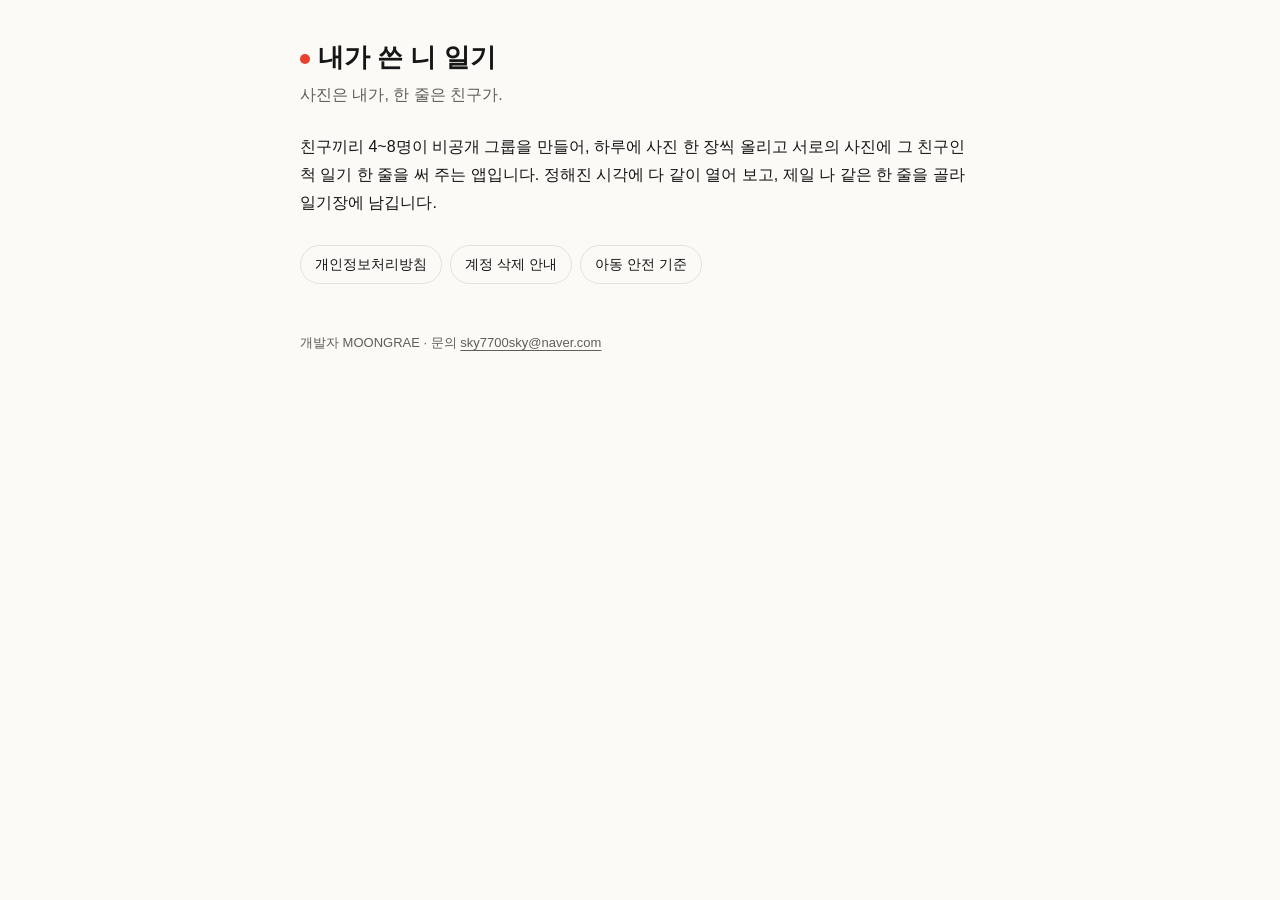
==== niilgi/index.html @ 35b32bc2 "내가 쓴 니 일기: 앱 소개·개인정보처리방침·계정 삭제 안내·아동 안전 기준 페이지 Co-Authored-By: Claude Opus 5.5 <noreply@anthropic.co" ====
<!DOCTYPE html>
<html lang="ko"><head><meta charset="utf-8"><meta name="viewport" content="width=device-width,initial-scale=1">
<title>내가 쓴 니 일기</title><link rel="stylesheet" href="style.css"></head>
<body><main>
<h1><span class="dot"></span>내가 쓴 니 일기</h1>
<p class="sub">사진은 내가, 한 줄은 친구가.</p>
<p>친구끼리 4~8명이 비공개 그룹을 만들어, 하루에 사진 한 장씩 올리고 서로의 사진에 그 친구인 척 일기 한 줄을 써 주는 앱입니다. 정해진 시각에 다 같이 열어 보고, 제일 나 같은 한 줄을 골라 일기장에 남깁니다.</p>
<nav>
<a href="privacy.html">개인정보처리방침</a>
<a href="delete-account.html">계정 삭제 안내</a>
<a href="child-safety.html">아동 안전 기준</a>
</nav>
<footer>개발자 MOONGRAE · 문의 <a href="mailto:sky7700sky@naver.com">sky7700sky@naver.com</a></footer>
</main></body></html>
---- niilgi/style.css ----
:root{--ink:#161616;--sub:#5f5e5a;--line:#e3e2dd;--bg:#fbfaf7;--accent:#e8412c}
@media (prefers-color-scheme:dark){:root{--ink:#f1efe8;--sub:#b4b2a9;--line:#2c2c2a;--bg:#121211}}
*{box-sizing:border-box}
body{margin:0;background:var(--bg);color:var(--ink);font:16px/1.75 -apple-system,BlinkMacSystemFont,"Apple SD Gothic Neo","Noto Sans KR",sans-serif;word-break:keep-all}
main{max-width:720px;margin:0 auto;padding:40px 20px 80px}
h1{font-size:26px;line-height:1.35;margin:0 0 6px}
h2{font-size:19px;margin:40px 0 10px;padding-top:20px;border-top:1px solid var(--line)}
h3{font-size:16px;margin:24px 0 6px}
p,li{color:var(--ink)}
.sub{color:var(--sub);margin:0 0 24px}
.dot{display:inline-block;width:10px;height:10px;border-radius:50%;background:var(--accent);margin-right:8px;vertical-align:middle}
table{width:100%;border-collapse:collapse;margin:8px 0 12px;font-size:14.5px}
th,td{border-bottom:1px solid var(--line);padding:9px 8px;text-align:left;vertical-align:top}
th{color:var(--sub);font-weight:500}
a{color:inherit;text-underline-offset:3px}
ul,ol{padding-left:22px}
nav{margin:28px 0 0;display:flex;flex-wrap:wrap;gap:8px}
nav a{border:1px solid var(--line);border-radius:999px;padding:6px 14px;text-decoration:none;font-size:14px}
footer{margin-top:48px;color:var(--sub);font-size:13px}
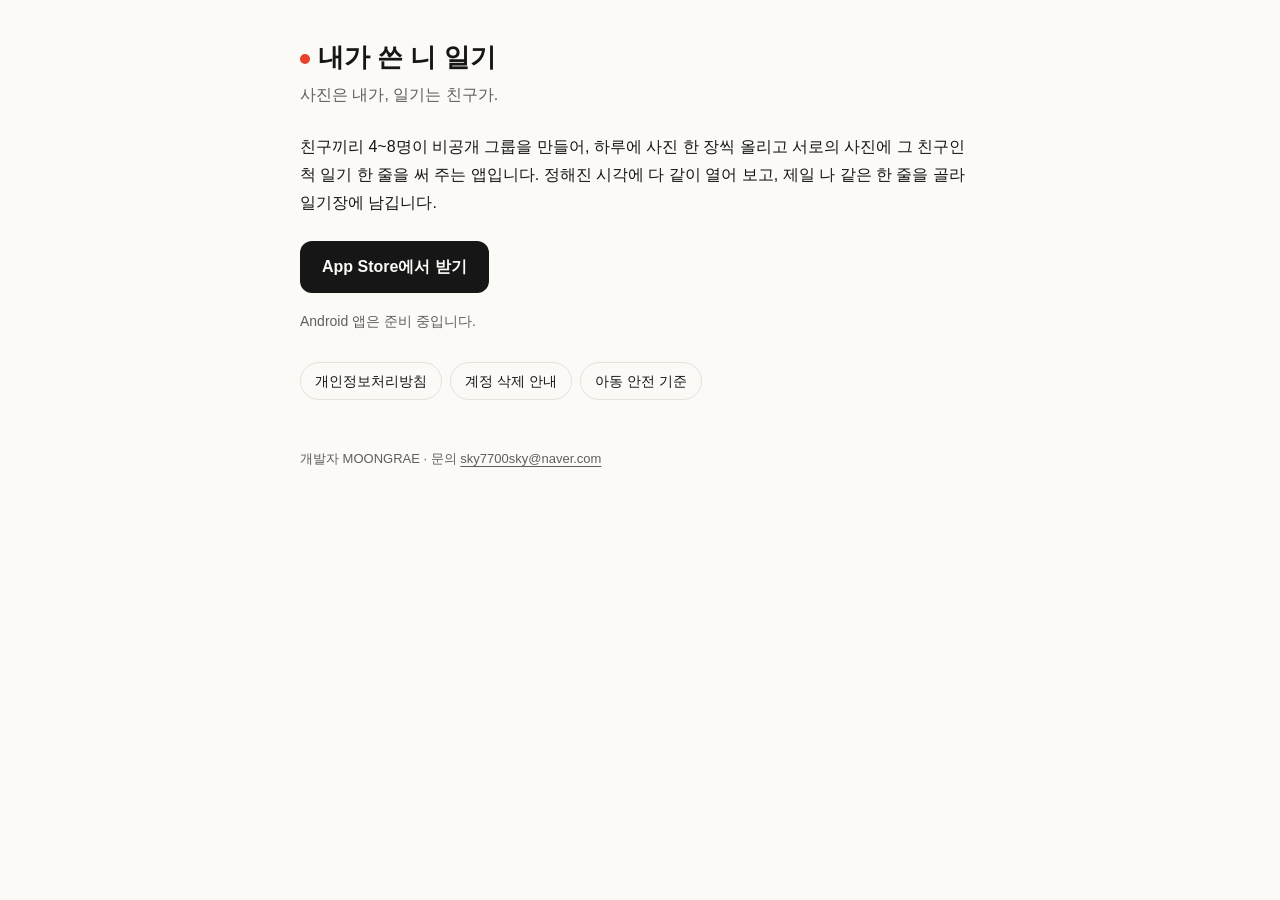
==== commit cad49fbc: "니 일기: 앱 받기 페이지(/niilgi/get/, 아이폰은 App Store로), 소개 페이지에 App Store 버튼·링크 미리보기 태그·아이콘 Co-Authored-By: C" ====
--- a/niilgi/index.html
+++ b/niilgi/index.html
@@ -1,10 +1,21 @@
 <!DOCTYPE html>
 <html lang="ko"><head><meta charset="utf-8"><meta name="viewport" content="width=device-width,initial-scale=1">
-<title>내가 쓴 니 일기</title><link rel="stylesheet" href="style.css"></head>
+<title>내가 쓴 니 일기</title>
+<meta name="description" content="사진은 내가, 일기는 친구가. 친구가 나인 척 써 주는 하루 일기.">
+<meta property="og:type" content="website">
+<meta property="og:title" content="내가 쓴 니 일기">
+<meta property="og:description" content="사진은 내가, 일기는 친구가. 친구가 나인 척 써 주는 하루 일기.">
+<meta property="og:image" content="https://kongrae.github.io/niilgi/icon.png">
+<meta property="og:url" content="https://kongrae.github.io/niilgi/">
+<meta name="apple-itunes-app" content="app-id=6831650452">
+<link rel="icon" href="icon.png">
+<link rel="stylesheet" href="style.css"></head>
 <body><main>
 <h1><span class="dot"></span>내가 쓴 니 일기</h1>
-<p class="sub">사진은 내가, 한 줄은 친구가.</p>
+<p class="sub">사진은 내가, 일기는 친구가.</p>
 <p>친구끼리 4~8명이 비공개 그룹을 만들어, 하루에 사진 한 장씩 올리고 서로의 사진에 그 친구인 척 일기 한 줄을 써 주는 앱입니다. 정해진 시각에 다 같이 열어 보고, 제일 나 같은 한 줄을 골라 일기장에 남깁니다.</p>
+<p><a class="store" href="https://apps.apple.com/kr/app/id6831650452">App Store에서 받기</a></p>
+<p class="note">Android 앱은 준비 중입니다.</p>
 <nav>
 <a href="privacy.html">개인정보처리방침</a>
 <a href="delete-account.html">계정 삭제 안내</a>
--- a/niilgi/style.css
+++ b/niilgi/style.css
@@ -17,3 +17,5 @@
 nav{margin:28px 0 0;display:flex;flex-wrap:wrap;gap:8px}
 nav a{border:1px solid var(--line);border-radius:999px;padding:6px 14px;text-decoration:none;font-size:14px}
 footer{margin-top:48px;color:var(--sub);font-size:13px}
+.store{display:inline-block;background:var(--ink);color:var(--bg);border-radius:12px;padding:12px 22px;font-weight:600;text-decoration:none;margin:8px 0 0}
+.note{color:var(--sub);font-size:14px;margin-top:4px}
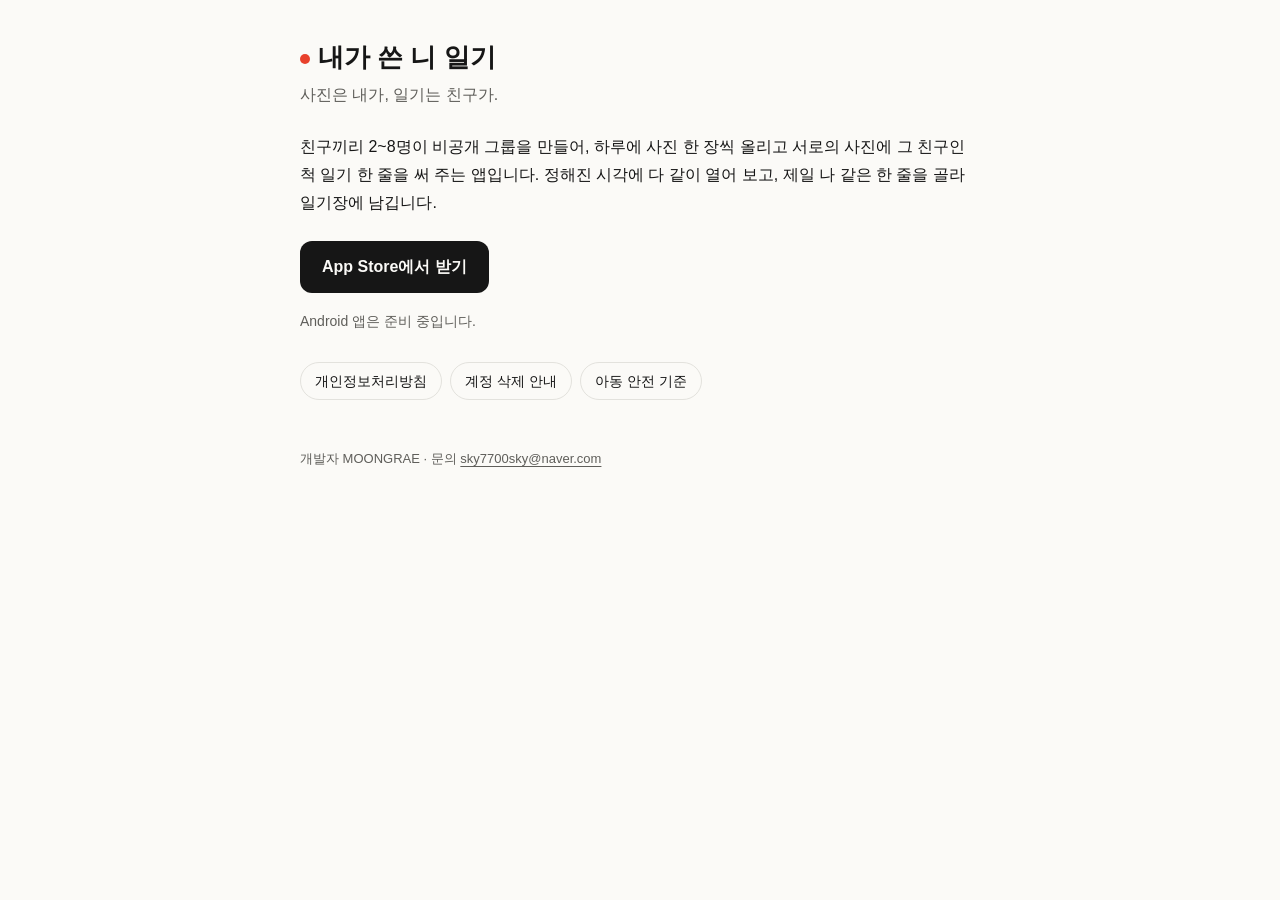
==== commit 0e6778d4: "니 일기: 그룹 인원 안내를 2~8명으로 고침 소개 쪽과 아동 안전 기준 쪽에 남아 있던 '4~8명'을 앱의 실제 인원(2~8명)에 맞췄다.  Co-Authored-By: Clau" ====
--- a/niilgi/index.html
+++ b/niilgi/index.html
@@ -13,7 +13,7 @@
 <body><main>
 <h1><span class="dot"></span>내가 쓴 니 일기</h1>
 <p class="sub">사진은 내가, 일기는 친구가.</p>
-<p>친구끼리 4~8명이 비공개 그룹을 만들어, 하루에 사진 한 장씩 올리고 서로의 사진에 그 친구인 척 일기 한 줄을 써 주는 앱입니다. 정해진 시각에 다 같이 열어 보고, 제일 나 같은 한 줄을 골라 일기장에 남깁니다.</p>
+<p>친구끼리 2~8명이 비공개 그룹을 만들어, 하루에 사진 한 장씩 올리고 서로의 사진에 그 친구인 척 일기 한 줄을 써 주는 앱입니다. 정해진 시각에 다 같이 열어 보고, 제일 나 같은 한 줄을 골라 일기장에 남깁니다.</p>
 <p><a class="store" href="https://apps.apple.com/kr/app/id6831650452">App Store에서 받기</a></p>
 <p class="note">Android 앱은 준비 중입니다.</p>
 <nav>
